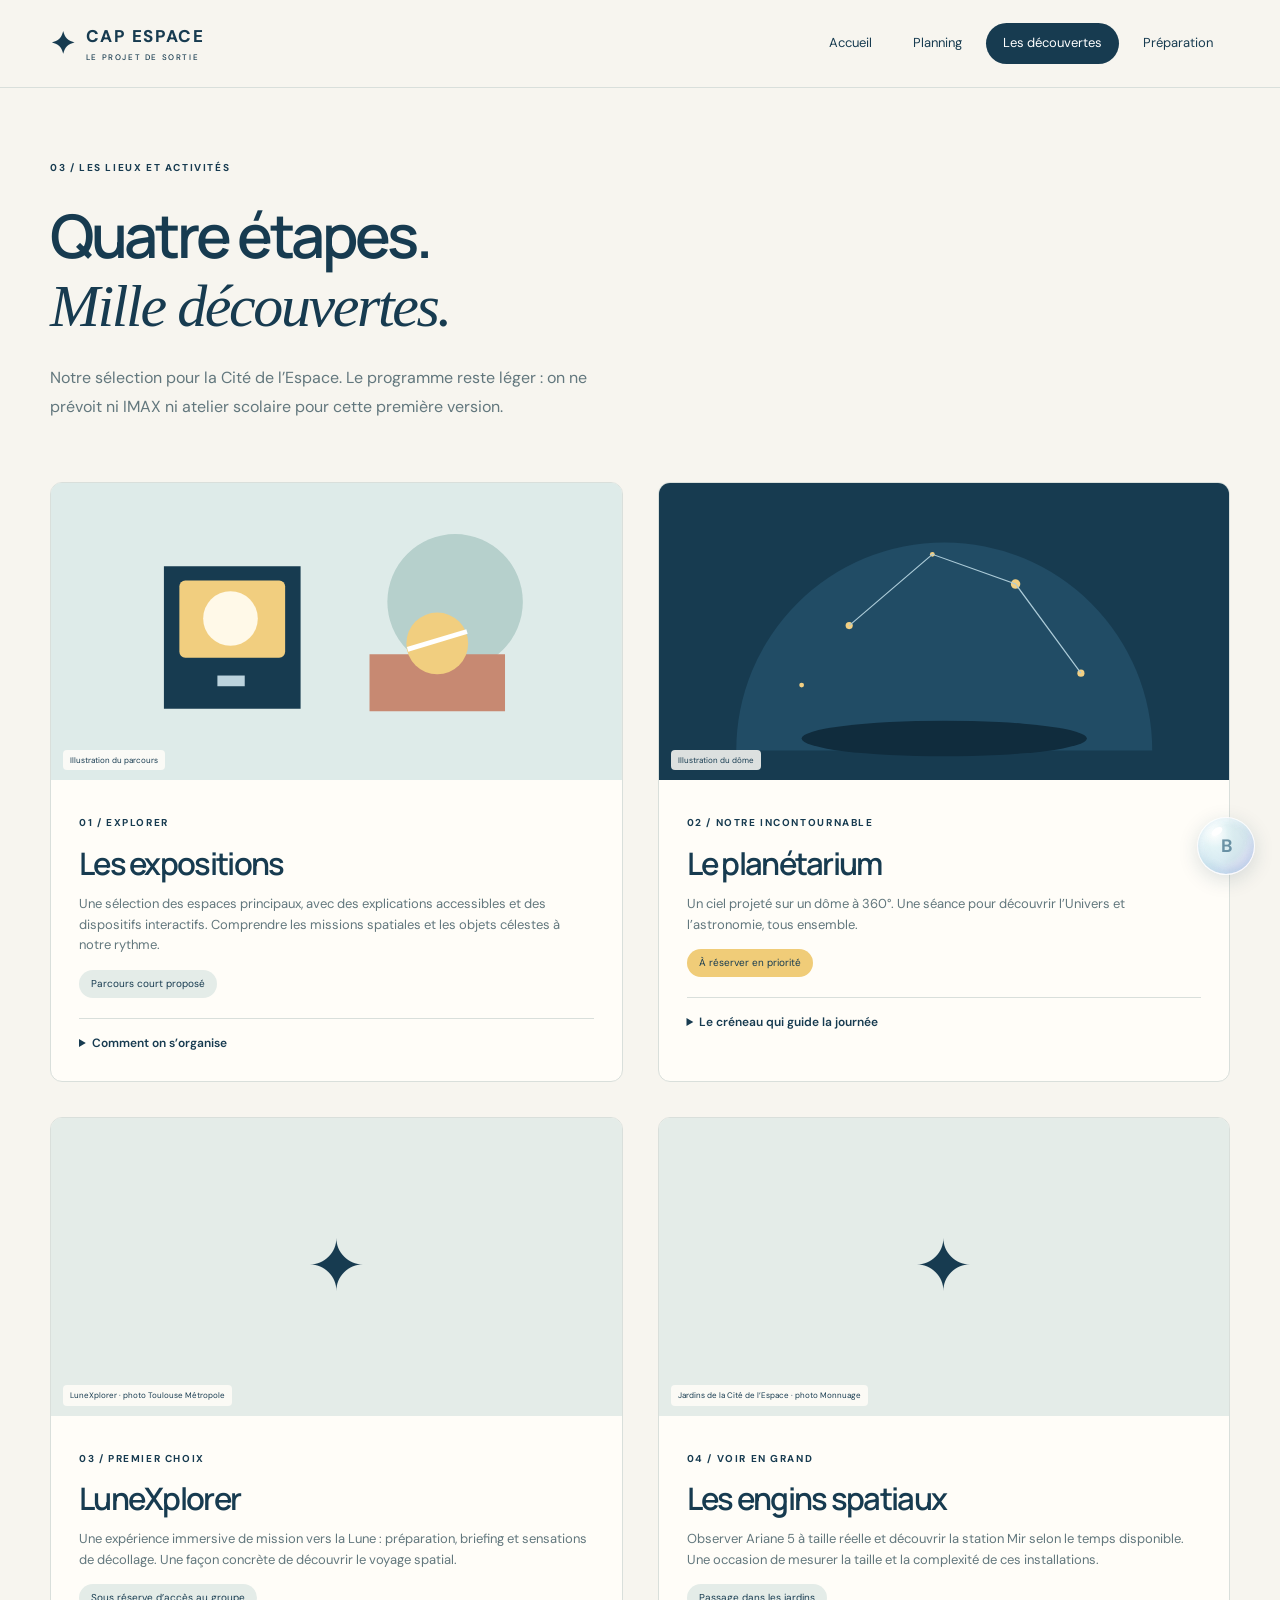
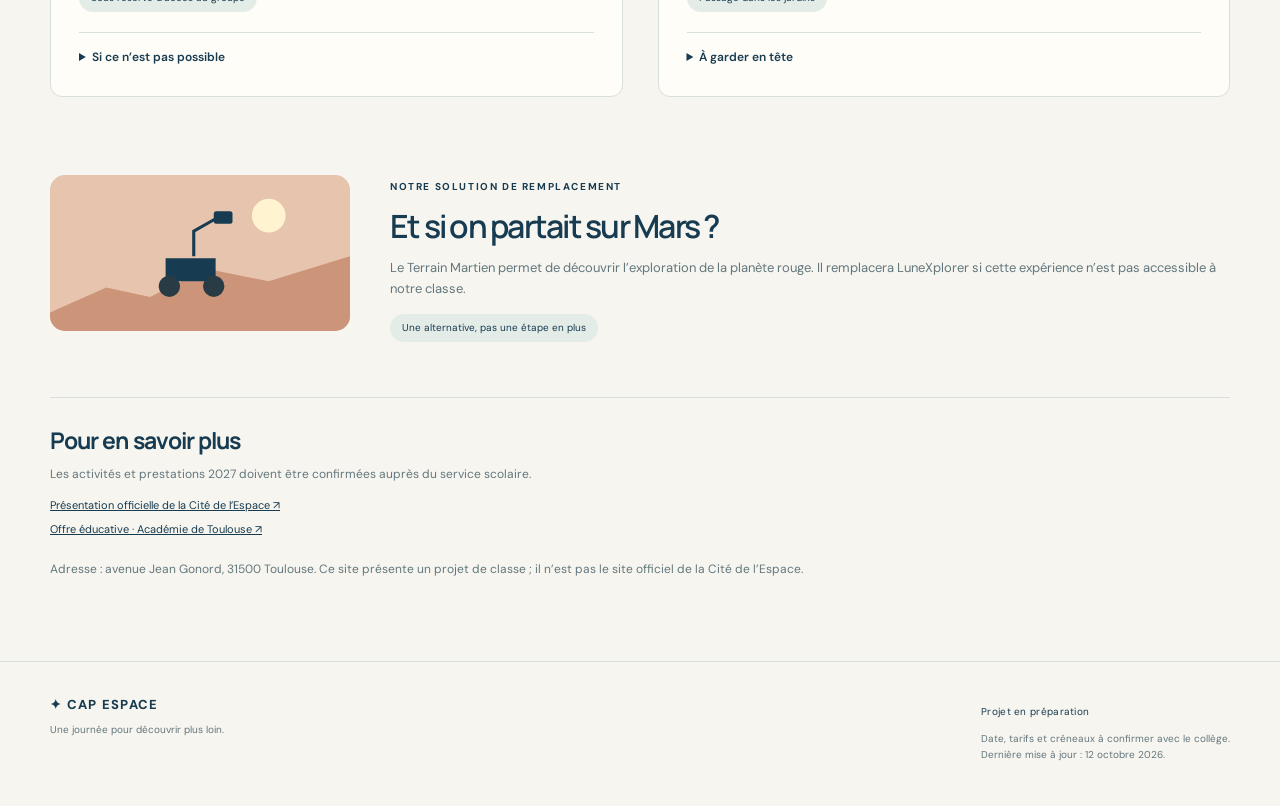
==== lieux.html @ 9f81ed74 "Add files via upload" ====
<!doctype html><html lang="fr"><head><meta charset="utf-8"><meta name="viewport" content="width=device-width,initial-scale=1"><meta name="theme-color" content="#f7f5ef"><meta name="description" content="Le projet de sortie de troisième à la Cité de l’Espace depuis Pessac : planning, activités et préparation."><title>Lieux et activités · Cap Espace</title><link rel="stylesheet" href="style.css"><script defer src="app.js"></script></head><body><a class="skip" href="#main">Aller au contenu</a><header><div class="header-inner"><a class="brand" href="index.html"><span class="brand-icon">✦</span> CAP ESPACE<span class="brand-sub">LE PROJET DE SORTIE</span></a><button class="menu-toggle" aria-label="Ouvrir la navigation" aria-expanded="false">☰</button><nav aria-label="Navigation principale"><a href="index.html" >Accueil</a><a href="planning.html" >Planning</a><a href="lieux.html" aria-current="page" >Les découvertes</a><a href="preparation.html" >Préparation</a></nav></div></header><main id="main"><section class="wrap page-heading"><span class="eyebrow">03 / LES LIEUX ET ACTIVITÉS</span><h1>Quatre étapes.<br><em>Mille découvertes.</em></h1><p class="lead">Notre sélection pour la Cité de l’Espace. Le programme reste léger : on ne prévoit ni IMAX ni atelier scolaire pour cette première version.</p></section><section class="wrap discovery-grid"><article id="expositions" class="discovery"><div class="discovery-media"><svg viewBox="0 0 480 250" aria-hidden="true"><rect width="480" height="250" fill="#deebe9"/><circle cx="340" cy="100" r="57" fill="#b6d0cc"/><path d="M95 190V70H210V190Z" fill="#173b50"/><rect x="108" y="82" width="89" height="65" rx="5" fill="#f1ce7f"/><circle cx="151" cy="114" r="23" fill="#fff9e8"/><rect x="140" y="162" width="23" height="9" fill="#bcd3dd"/><path d="M268 192V144H382V192" fill="#c78972"/><circle cx="325" cy="135" r="26" fill="#f1ce7f"/><path d="M300 140L350 125" stroke="#fff" stroke-width="4"/></svg><span class="image-caption">Illustration du parcours</span></div><div class="discovery-body"><span class="eyebrow">01 / EXPLORER</span><h2>Les expositions</h2><p>Une sélection des espaces principaux, avec des explications accessibles et des dispositifs interactifs. Comprendre les missions spatiales et les objets célestes à notre rythme.</p><span class="pill">Parcours court proposé</span><details><summary>Comment on s’organise</summary><p>Un parcours préparé avec les enseignants, en petits groupes encadrés. Les espaces exacts seront choisis selon les expositions ouvertes le jour de la sortie.</p></details></div></article><article id="planetarium" class="discovery"><div class="discovery-media"><svg viewBox="0 0 480 250" aria-hidden="true"><rect width="480" height="250" fill="#173b50"/><path d="M65 225 A175 175 0 0 1 415 225" fill="#214c65"/><g fill="#f3d083"><circle cx="160" cy="120" r="3"/><circle cx="300" cy="85" r="4"/><circle cx="230" cy="60" r="2"/><circle cx="355" cy="160" r="3"/><circle cx="120" cy="170" r="2"/></g><path d="M160 120L230 60L300 85L355 160" fill="none" stroke="#accbd8"/><ellipse cx="240" cy="215" rx="120" ry="15" fill="#102c3d"/></svg><span class="image-caption">Illustration du dôme</span></div><div class="discovery-body"><span class="eyebrow">02 / NOTRE INCONTOURNABLE</span><h2>Le planétarium</h2><p>Un ciel projeté sur un dôme à 360°. Une séance pour découvrir l’Univers et l’astronomie, tous ensemble.</p><span class="pill priority">À réserver en priorité</span><details><summary>Le créneau qui guide la journée</summary><p>La séance proposée au groupe et sa durée sont à confirmer. Le planning s’organisera autour de cet horaire, avec le temps nécessaire pour entrer et s’installer.</p></details></div></article><article id="lunexplorer" class="discovery"><div class="discovery-media photo"><img src="assets/lunexplorer.jpg" alt="Une capsule et ses commandes dans LuneXplorer" loading="lazy" onerror="this.parentElement.classList.add('missing');this.hidden=true"><span class="image-caption">LuneXplorer · photo Toulouse Métropole</span></div><div class="discovery-body"><span class="eyebrow">03 / PREMIER CHOIX</span><h2>LuneXplorer</h2><p>Une expérience immersive de mission vers la Lune : préparation, briefing et sensations de décollage. Une façon concrète de découvrir le voyage spatial.</p><span class="pill">Sous réserve d’accès au groupe</span><details><summary>Si ce n’est pas possible</summary><p>Le Terrain Martien remplace LuneXplorer. On confirmera les conditions d’accès, le passage du groupe et le temps d’attente avant de fixer le programme.</p></details></div></article><article id="engins" class="discovery"><div class="discovery-media photo"><img src="assets/ariane.jpg" alt="La réplique d’Ariane 5 et un objet spatial dans les jardins de la Cité de l’Espace" loading="lazy" onerror="this.parentElement.classList.add('missing');this.hidden=true"><span class="image-caption">Jardins de la Cité de l’Espace · photo Monnuage</span></div><div class="discovery-body"><span class="eyebrow">04 / VOIR EN GRAND</span><h2>Les engins spatiaux</h2><p>Observer Ariane 5 à taille réelle et découvrir la station Mir selon le temps disponible. Une occasion de mesurer la taille et la complexité de ces installations.</p><span class="pill">Passage dans les jardins</span><details><summary>À garder en tête</summary><p>Ariane 5 est une réplique exposée, pas une attraction dans laquelle on décolle. La visite des modules de Mir dépendra des accès ouverts.</p></details></div></article></section><section id="mars" class="wrap mars-option"><div class="mars-art"><svg viewBox="0 0 480 250" aria-hidden="true"><rect width="480" height="250" fill="#e6c4ad"/><circle cx="350" cy="65" r="27" fill="#fff3d0"/><path d="M0 220L90 180L160 195L250 150L350 170L480 130V250H0Z" fill="#cc9479"/><path d="M185 170V133H265V170" fill="#173b50"/><circle cx="191" cy="178" r="17" fill="#293b45"/><circle cx="262" cy="178" r="17" fill="#293b45"/><path d="M230 130V90L265 70" stroke="#173b50" stroke-width="5" fill="none"/><rect x="262" y="58" width="30" height="20" rx="4" fill="#173b50"/></svg></div><div><span class="eyebrow">NOTRE SOLUTION DE REMPLACEMENT</span><h2>Et si on partait sur Mars ?</h2><p>Le Terrain Martien permet de découvrir l’exploration de la planète rouge. Il remplacera LuneXplorer si cette expérience n’est pas accessible à notre classe.</p><span class="pill">Une alternative, pas une étape en plus</span></div></section><section class="wrap sources"><h3>Pour en savoir plus</h3><p>Les activités et prestations 2027 doivent être confirmées auprès du service scolaire.</p><a href="https://metropole.toulouse.fr/annuaire/cite-de-lespace" target="_blank" rel="noopener">Présentation officielle de la Cité de l’Espace ↗</a><a href="https://pedagogie.ac-toulouse.fr/daac/cite-de-lespace-toulouse" target="_blank" rel="noopener">Offre éducative · Académie de Toulouse ↗</a><p class="small-note">Adresse : avenue Jean Gonord, 31500 Toulouse. Ce site présente un projet de classe ; il n’est pas le site officiel de la Cité de l’Espace.</p></section></main><footer><div><a class="brand footer-brand" href="index.html">✦ CAP ESPACE</a><p>Une journée pour découvrir plus loin.</p></div><div><span class="footer-status">Projet en préparation</span><p>Date, tarifs et créneaux à confirmer avec le collège.<br>Dernière mise à jour : 12 octobre 2026.</p></div></footer><a class="bubble" href="https://bubble-site.fr" aria-label="Ouvrir Bubble Site"><span class="bubble-shine"></span><span class="bubble-label">B</span><span class="bubble-tip">Un petit détour par Bubble Site ?</span></a><div id="pop-particles" aria-hidden="true"></div></body></html>
---- style.css ----
@import url('https://fonts.googleapis.com/css2?family=DM+Sans:wght@400;500;600;700&family=Manrope:wght@400;500;600;700;800&display=swap');
:root{--paper:#f7f5ef;--navy:#173b50;--muted:#62777d;--yellow:#f0cc78;--line:#d9dfdb;--mint:#e4ece8}*{box-sizing:border-box}html{scroll-behavior:smooth;scroll-padding-top:110px}body{margin:0;background:var(--paper);color:var(--navy);font-family:'DM Sans',sans-serif;line-height:1.6}a{color:inherit;text-decoration:none}button,input{font:inherit}button,a,input,summary{-webkit-tap-highlight-color:transparent}button{cursor:pointer}a:focus-visible,button:focus-visible,summary:focus-visible,input:focus-visible{outline:3px solid #b87448;outline-offset:5px}.wrap{max-width:1200px;width:calc(100% - 100px);margin:0 auto}header{border-bottom:1px solid var(--line);background:#f7f5eff2;position:sticky;top:0;z-index:30;backdrop-filter:blur(16px)}.header-inner{max-width:1300px;margin:auto;padding:23px 50px;display:flex;align-items:center;justify-content:space-between;gap:20px}.brand{font-weight:800;letter-spacing:.1em;font-size:17px;display:grid;grid-template-columns:auto auto;column-gap:9px;line-height:1.3;align-items:center}.brand-icon{font-size:30px;grid-row:span 2}.brand-sub{font-size:8px;letter-spacing:.2em;font-weight:500;margin-top:4px}nav{display:flex;gap:7px}nav a{font-size:13px;padding:10px 17px;border-radius:30px}nav a:hover,nav a[aria-current]{background:var(--navy);color:white}.menu-toggle{display:none;border:0;background:none;color:var(--navy);font-size:25px}.hero{display:grid;grid-template-columns:1.05fr 1fr;gap:45px;align-items:center;padding-top:65px;padding-bottom:65px}.eyebrow{font-size:10px;font-weight:700;letter-spacing:.16em;text-transform:uppercase}.dot{width:7px;height:7px;display:inline-block;background:#d1994c;border-radius:100%;margin-right:9px}h1,h2,h3{font-family:'Manrope',sans-serif;line-height:1.12;letter-spacing:-.055em;margin:0}h1{font-size:clamp(42px,5.2vw,72px);font-weight:600;margin:24px 0}h1 em,h2 em{font-family:Georgia,serif;font-weight:400;letter-spacing:-.04em}h2{font-size:44px;font-weight:600}h3{font-size:25px;letter-spacing:-.04em}.lead{font-size:16px;max-width:570px;color:var(--muted);line-height:1.8}.hero-copy .lead{max-width:450px}.actions{display:flex;align-items:center;gap:24px;flex-wrap:wrap;margin-top:28px}.btn{display:inline-flex;align-items:center;justify-content:space-between;gap:25px;border-radius:7px;padding:14px 20px;font-weight:600;font-size:12px;border:1px solid var(--navy);transition:transform .2s,background .2s}.btn:hover{transform:translateY(-3px)}.primary{background:var(--navy);color:white}.secondary{background:transparent;color:var(--navy)}.text-link{font-size:12px;font-weight:700;border-bottom:1px solid #91a3a3;padding-bottom:5px}.small-note{font-size:10px;color:var(--muted);line-height:1.6;margin-top:21px}.hero-art{position:relative}.rocket-scene{width:100%;display:block;max-height:540px;animation:float 8s ease-in-out infinite}.art-label{position:absolute;bottom:30px;left:16px;background:#fffdf5;border-radius:10px;box-shadow:0 8px 35px #173b5012;padding:15px 24px;display:grid;gap:3px;transform:rotate(-4deg)}.art-label span:first-child{font-size:8px;letter-spacing:.15em}.art-label strong{font-size:17px}.art-label span:last-child{font-size:10px;color:var(--muted)}.facts{display:grid;grid-template-columns:repeat(4,1fr);border-top:1px solid var(--line);border-bottom:1px solid var(--line);padding:30px 0}.facts>div{padding:0 24px;border-left:1px solid var(--line)}.facts>div:first-child{border:0;padding-left:0}.facts span{font-size:9px;letter-spacing:.1em;color:var(--muted)}.facts strong{display:block;margin-top:6px;font-size:23px;font-weight:500;letter-spacing:-.04em}.facts p{font-size:11px;margin:4px 0;color:var(--muted)}.section{padding:80px 0}.section-title{display:grid;grid-template-columns:1fr 1fr;gap:15px 45px;margin-bottom:35px}.section-title>.eyebrow{grid-column:span 2}.section-title p{max-width:330px;justify-self:end;color:var(--muted);font-size:14px}.feature-grid{display:grid;grid-template-columns:repeat(3,1fr);gap:20px}.feature{padding:32px;border-radius:13px;min-height:285px;position:relative;transition:transform .3s}.feature:hover{transform:translateY(-5px)}.navy{background:var(--navy);color:var(--paper)}.yellow{background:var(--yellow)}.pale{background:var(--mint)}.feature-symbol{font-size:40px;display:block;margin-bottom:24px;line-height:1}.tag{font-size:8px;letter-spacing:.12em}.feature h3{font-size:31px;margin-top:15px}.feature p{font-size:12px}.arrow{position:absolute;right:25px;bottom:25px;font-size:25px}.mission{border-top:1px solid var(--line);padding:65px 0 90px;display:grid;grid-template-columns:1fr 1fr;gap:50px}.mission h2{margin-top:18px}.mission p{font-size:14px;color:var(--muted);margin-top:0;margin-bottom:20px}.page-heading{padding-top:65px;padding-bottom:35px}.page-heading h1{font-size:60px}.notice{background:var(--mint);padding:16px 20px;border-radius:8px;display:flex;gap:15px;margin-top:30px;max-width:850px}.notice p{font-size:12px;margin:0}.notice>span{font-size:22px}.planning-layout{display:grid;grid-template-columns:1fr 310px;gap:75px;padding-bottom:80px;align-items:start}.filters{display:flex;gap:9px;margin-bottom:30px;flex-wrap:wrap}.filters button{border:1px solid var(--line);background:transparent;color:var(--navy);padding:9px 16px;border-radius:30px;font-size:11px}.filters button.active{background:var(--navy);color:white;border-color:var(--navy)}.timeline{list-style:none;padding:0;margin:0}.timeline li{display:grid;grid-template-columns:105px 20px 1fr;gap:15px;position:relative;min-height:100px}.timeline li:before{content:'';position:absolute;left:129px;width:1px;background:var(--line);top:16px;bottom:0}.timeline li:last-child:before{display:none}.time{font-weight:600;font-size:13px;line-height:1.3;padding-top:3px}.timeline-dot{width:10px;height:10px;border:2px solid var(--navy);border-radius:50%;background:var(--paper);margin-top:6px;position:relative;z-index:2}.timeline-content{padding-bottom:30px}.timeline-content h3{font-size:21px}.timeline-content p{font-size:12px;color:var(--muted);margin:8px 0 0}.plan-aside{background:#e6ece8;padding:30px;border-radius:12px;position:sticky;top:120px}.plan-aside h3{margin-top:15px;font-size:26px}.plan-aside p{font-size:12px;color:var(--muted)}hr{border:0;border-top:1px solid #c7d2cf;margin:25px 0}dl{margin:0 0 25px}dt{font-size:10px;color:var(--muted);margin-top:15px}dd{margin:2px 0 0;font-size:13px;font-weight:600}.discovery-grid{display:grid;grid-template-columns:repeat(2,1fr);gap:35px;padding-top:10px}.discovery{background:#fffdf8;border:1px solid var(--line);border-radius:12px;overflow:hidden;scroll-margin-top:120px}.discovery-media{position:relative;aspect-ratio:1.92;background:var(--mint);overflow:hidden}.discovery-media svg,.discovery-media img{width:100%;height:100%;object-fit:cover;display:block}.image-caption{position:absolute;bottom:10px;left:12px;font-size:8px;padding:4px 7px;border-radius:4px;background:#fffdf8d9;color:var(--navy)}.missing:before{content:'✦';display:grid;place-items:center;position:absolute;inset:0;font-size:70px}.discovery-body{padding:28px}.discovery-body h2{font-size:31px;margin:12px 0}.discovery-body p{font-size:13px;color:var(--muted)}.pill{display:inline-block;background:var(--mint);border-radius:25px;padding:6px 12px;font-size:10px}.pill.priority{background:var(--yellow)}details{border-top:1px solid var(--line);padding-top:15px;margin-top:20px;font-size:12px}summary{cursor:pointer;font-weight:600}details p{line-height:1.7}.mars-option{display:grid;grid-template-columns:300px 1fr;gap:40px;align-items:center;padding:55px 0;margin-top:20px}.mars-art svg{width:100%;border-radius:15px}.mars-option h2{font-size:32px;margin:12px 0}.mars-option p{font-size:13px;color:var(--muted)}.sources{border-top:1px solid var(--line);padding:30px 0 70px}.sources h3{font-size:23px}.sources p{font-size:12px;color:var(--muted)}.sources a{display:block;font-size:11px;text-decoration:underline;margin-top:7px}.prep-layout{display:grid;grid-template-columns:1.2fr .8fr;gap:70px;padding-bottom:80px}.packing{background:#fffdf8;border:1px solid var(--line);padding:30px;border-radius:12px}.packing-head{display:flex;align-items:center;justify-content:space-between}.packing h2{font-size:32px;margin-top:9px}#pack-count{font-size:14px;font-weight:600;background:var(--mint);padding:9px 13px;border-radius:20px}.progress-track{height:4px;background:var(--mint);border-radius:4px;margin:25px 0 10px}#pack-progress{height:100%;background:#d6a34d;transition:width .3s;width:0}.check-item{display:flex;align-items:center;gap:15px;padding:18px 0;border-bottom:1px solid var(--line);cursor:pointer;position:relative}.check-item input{position:absolute;opacity:0;width:25px;height:25px}.check-box{width:23px;height:23px;border:1px solid #8fa29f;border-radius:5px;flex-shrink:0;display:grid;place-items:center}.check-item input:checked+.check-box{background:var(--navy);border-color:var(--navy)}.check-item input:checked+.check-box:after{content:'✓';color:white;font-size:14px}.check-item input:focus-visible+.check-box{outline:3px solid #b87448;outline-offset:3px}.check-item strong{display:block;font-size:14px;font-weight:600}.check-item small{font-size:11px;color:var(--muted);display:block;margin-top:4px}.check-item input:checked~span:last-child{opacity:.5}.reset-btn{background:none;border:0;padding:0;margin-top:22px;color:var(--muted);font-size:11px;text-decoration:underline}.yellow-note{padding:30px;background:var(--yellow);border-radius:12px;margin-bottom:30px}.yellow-note h3{font-size:33px;margin-top:12px}.yellow-note p{font-size:13px}.simple-list{padding-left:18px;font-size:13px;color:var(--muted)}.simple-list li{margin-bottom:12px}.preparation-aside>.btn{margin-top:30px}footer{border-top:1px solid var(--line);padding:35px 50px;display:flex;justify-content:space-between;gap:30px;max-width:1300px;margin:auto}.footer-brand{display:block;font-size:13px}footer p{font-size:10px;color:var(--muted);margin:8px 0}.footer-status{font-size:10px;letter-spacing:.03em}.bubble{position:fixed;right:25px;bottom:25px;width:58px;height:58px;border-radius:50%;border:1px solid #ffffffd9;background:radial-gradient(circle at 30% 28%,#ffffffdd 0%,#bbe5f36b 25%,#92c7e75c 55%,#cfc1fa8c 80%,#ffffff9c);box-shadow:inset 0 -3px 9px #89bed58c,inset 3px 2px 6px white,0 5px 20px #173b5026;z-index:50;display:grid;place-items:center;backdrop-filter:blur(5px);transition:transform .2s;animation:float 5s ease-in-out infinite}.bubble:hover{transform:scale(1.1)}.bubble-label{font-size:18px;font-weight:700;color:#356781b0}.bubble-shine{position:absolute;top:10px;left:13px;width:12px;height:7px;border-radius:50%;background:white;transform:rotate(-35deg)}.bubble-tip{position:absolute;bottom:70px;right:0;white-space:nowrap;padding:7px 12px;background:var(--navy);color:white;border-radius:7px;font-size:10px;opacity:0;pointer-events:none;transition:opacity .2s}.bubble:hover .bubble-tip,.bubble:focus-visible .bubble-tip{opacity:1}.bubble.popping{animation:pop .35s forwards;pointer-events:none}.particle{position:fixed;border-radius:50%;background:#b7ddec;border:1px solid #fff;z-index:51;pointer-events:none;animation:particle .6s ease-out forwards;transform:translate(-50%,-50%)}.skip{position:fixed;top:-60px;left:10px;background:var(--navy);color:white;padding:10px;z-index:100}.skip:focus{top:10px}[hidden]{display:none!important}@keyframes float{0%,100%{translate:0 0}50%{translate:0 -7px}}@keyframes pop{0%{scale:1}45%{scale:1.35;opacity:.8}100%{scale:1.6;opacity:0}}@keyframes particle{to{translate:var(--dx) var(--dy);opacity:0;scale:.25}}@media(max-width:900px){.wrap{width:calc(100% - 48px)}.header-inner{padding:20px 24px}nav a{padding:9px 11px}.hero{gap:20px}.actions{gap:15px}.feature{padding:25px}.planning-layout{gap:35px;grid-template-columns:1fr 270px}.prep-layout{gap:30px}.mars-option{grid-template-columns:250px 1fr}}@media(max-width:650px){.menu-toggle{display:block}.header-inner{position:relative}nav{display:none;position:absolute;top:83px;left:0;right:0;background:var(--paper);padding:15px 24px;border-bottom:1px solid var(--line);flex-wrap:wrap}nav.open{display:flex}.hero{grid-template-columns:1fr;padding-top:40px;padding-bottom:40px}.hero h1{font-size:53px}.hero-art{max-width:440px;justify-self:center}.hero-copy .lead{max-width:none}.facts{grid-template-columns:1fr 1fr;gap:25px;padding:25px 0}.facts>div:nth-child(3){border:0;padding-left:0}.facts strong{font-size:21px}.section{padding:50px 0}.section-title{display:block}.section-title h2{font-size:36px;margin-top:16px}.section-title p{max-width:none}.feature-grid{grid-template-columns:1fr}.feature{min-height:240px}.feature-symbol{position:absolute;right:30px;top:30px;font-size:50px}.feature h3{margin-top:30px}.mission{grid-template-columns:1fr;gap:25px;padding:40px 0 55px}.mission h2{font-size:37px}.page-heading{padding-top:40px}.page-heading h1{font-size:44px}.planning-layout,.prep-layout{grid-template-columns:1fr;gap:30px}.plan-aside{position:static}.timeline li{grid-template-columns:85px 15px 1fr;gap:12px}.timeline li:before{left:101px}.time{font-size:12px}.discovery-grid{grid-template-columns:1fr;gap:25px}.discovery-body{padding:24px}.mars-option{grid-template-columns:1fr;gap:20px}.mars-art{max-width:300px}.packing{padding:22px}.packing h2{font-size:28px}footer{padding:30px 24px 100px;flex-direction:column}.bubble{right:18px;bottom:18px;width:53px;height:53px}}@media(prefers-reduced-motion:reduce){html{scroll-behavior:auto}*,*:before,*:after{animation:none!important;transition:none!important}.bubble.popping{opacity:0}}@media print{header,footer,.bubble,.filters,.reset-btn,#print-list,.preparation-aside{display:none}.wrap{width:100%}.prep-layout{display:block}.packing{border:0}.page-heading{padding:0}.page-heading h1{font-size:30px}.packing .small-note{display:none}body{background:white}.check-item{break-inside:avoid}.check-item input:checked~span:last-child{opacity:1}}
/* Confort tactile et lecture sur téléphone. */
@media(max-width:650px){
 body{font-size:15px;overflow-wrap:break-word}
 .wrap{width:calc(100% - 40px)}
 .header-inner{padding:18px 20px;min-height:82px}
 .menu-toggle{min-width:44px;min-height:44px;border-radius:8px}
 nav{top:82px;padding:12px 20px;gap:8px}
 nav a{min-height:44px;display:flex;align-items:center;font-size:14px;padding:10px 15px}
 .btn{min-height:48px;font-size:14px;padding:14px 18px}
 .text-link{display:inline-block;font-size:14px;padding:10px 0}
 .hero h1{font-size:clamp(42px,12vw,53px)}
 .hero-copy .lead,.page-heading .lead{font-size:16px;line-height:1.75}
 .small-note{font-size:12px}
 .facts span{font-size:10px}.facts p{font-size:12px}
 .feature p,.mission p,.discovery-body p,.mars-option p,.sources p{font-size:14px}
 .feature .tag{font-size:10px}.pill{font-size:12px;padding:8px 12px}
 .notice p{font-size:13px}.filters button{min-height:44px;font-size:12px;padding:10px 14px}
 .timeline li{grid-template-columns:80px 12px 1fr;gap:10px}
 .timeline li:before{left:95px}
 .timeline-content h3{font-size:21px;line-height:1.2}
 .timeline-content p{font-size:14px;line-height:1.65}
 .time{font-size:12px}.plan-aside p{font-size:14px}dt{font-size:12px}dd{font-size:15px}
 .check-item{min-height:74px;padding:18px 0;gap:13px}
 .check-box{width:27px;height:27px}
 .check-item input{width:32px;height:44px}
 .check-item strong{font-size:16px}.check-item small{font-size:13px;line-height:1.6}
 .reset-btn{min-height:44px;font-size:13px}
 .yellow-note p,.simple-list{font-size:14px}
 details{font-size:14px}summary{min-height:44px;display:list-item;padding:6px 0}
 .sources a{font-size:13px;min-height:44px;padding:8px 0}
 footer p,.footer-status{font-size:12px}
 .bubble{right:max(16px,env(safe-area-inset-right));bottom:max(16px,env(safe-area-inset-bottom))}
 .bubble-tip{display:none}
}
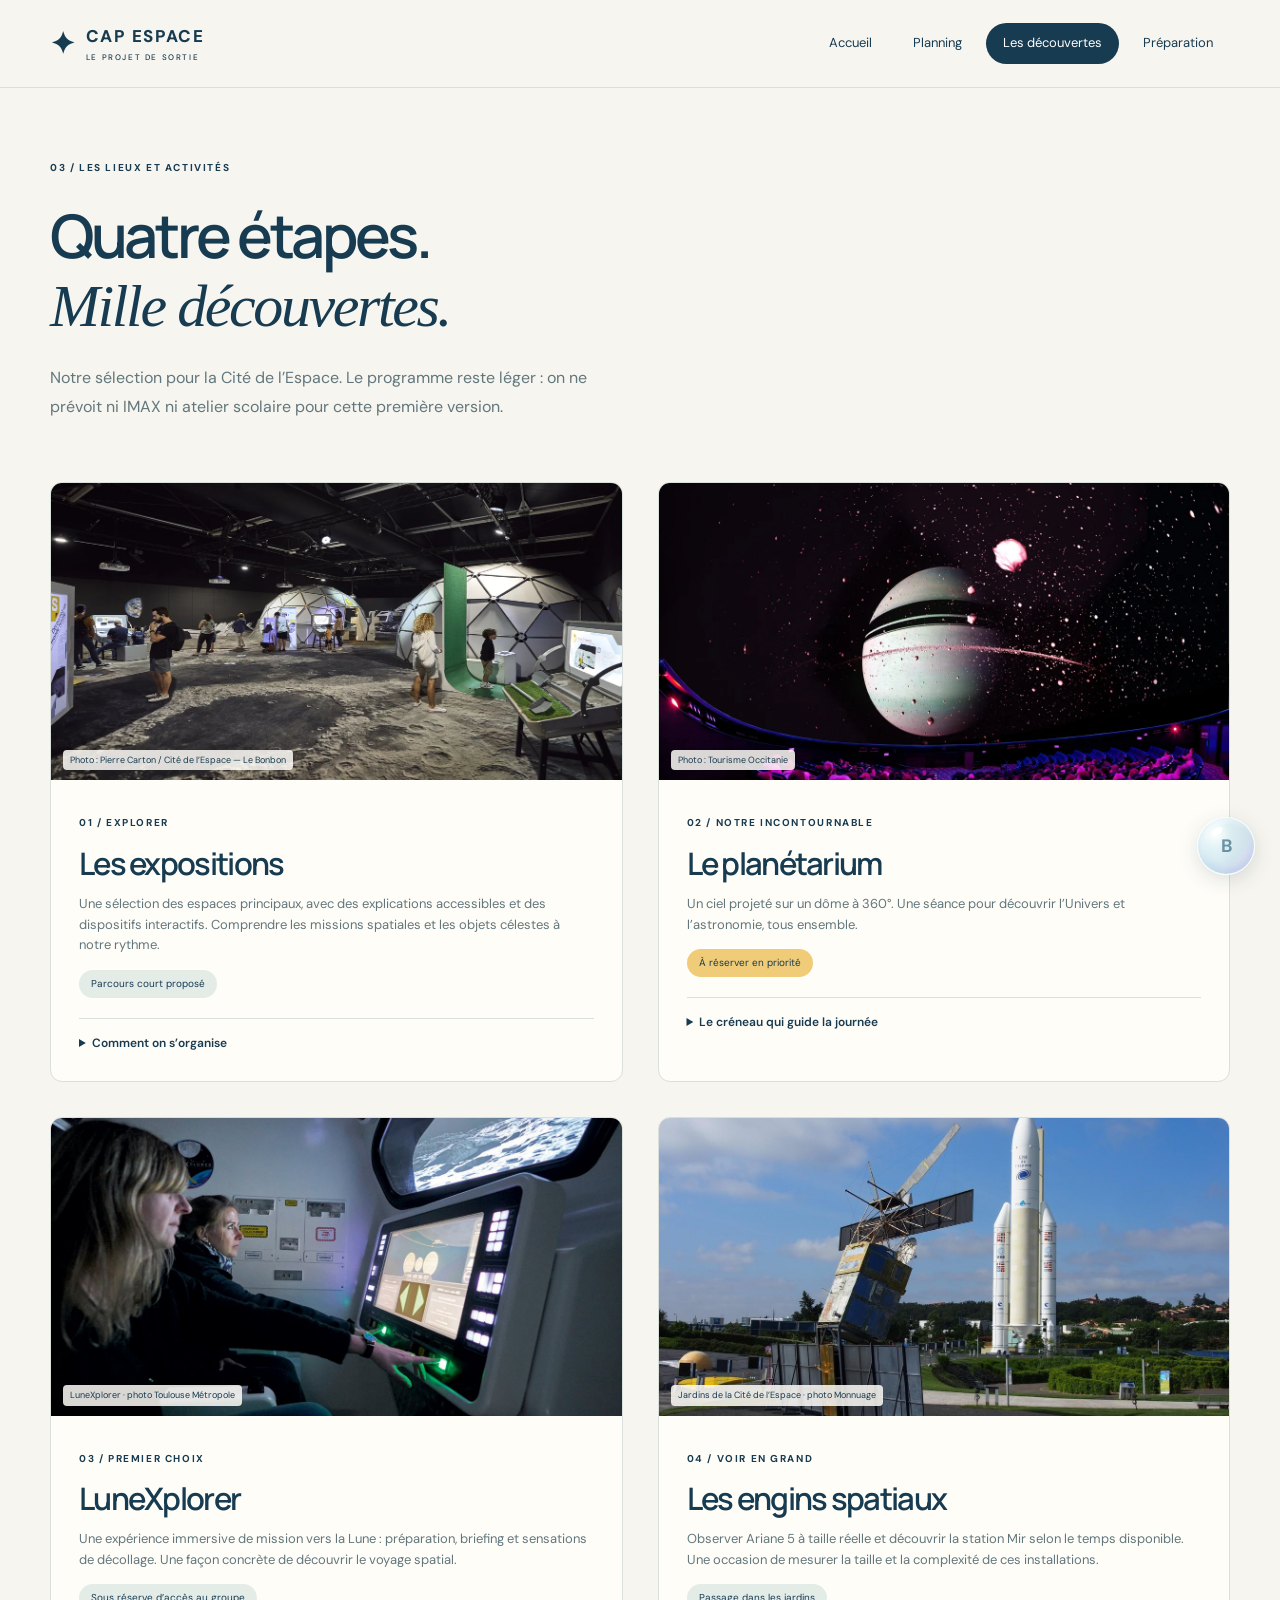
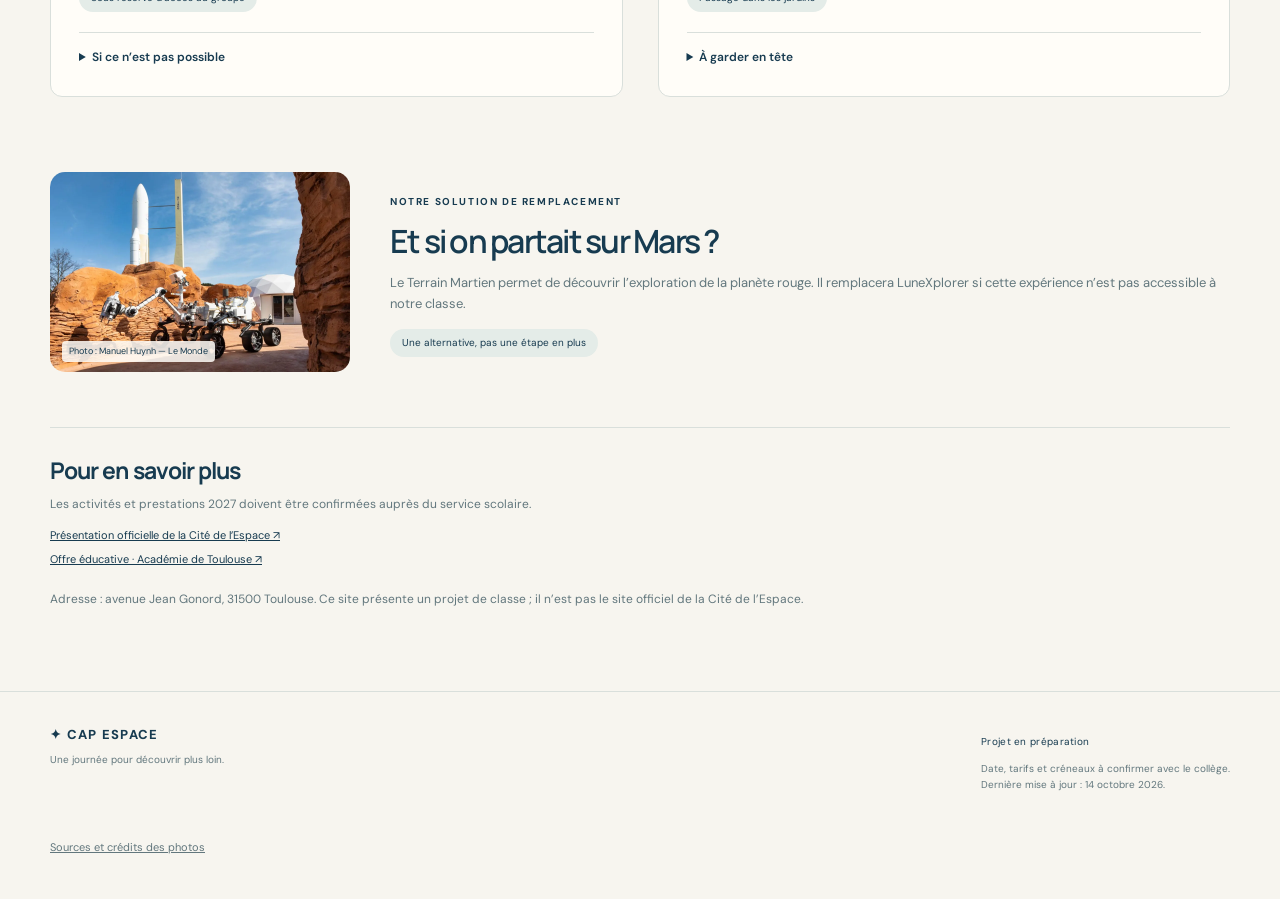
==== commit e51bb100: "Remplacer les illustrations par des photos de la Cité de l’Espace" ====
--- a/lieux.html
+++ b/lieux.html
@@ -1 +1 @@
-<!doctype html><html lang="fr"><head><meta charset="utf-8"><meta name="viewport" content="width=device-width,initial-scale=1"><meta name="theme-color" content="#f7f5ef"><meta name="description" content="Le projet de sortie de troisième à la Cité de l’Espace depuis Pessac : planning, activités et préparation."><title>Lieux et activités · Cap Espace</title><link rel="stylesheet" href="style.css"><script defer src="app.js"></script></head><body><a class="skip" href="#main">Aller au contenu</a><header><div class="header-inner"><a class="brand" href="index.html"><span class="brand-icon">✦</span> CAP ESPACE<span class="brand-sub">LE PROJET DE SORTIE</span></a><button class="menu-toggle" aria-label="Ouvrir la navigation" aria-expanded="false">☰</button><nav aria-label="Navigation principale"><a href="index.html" >Accueil</a><a href="planning.html" >Planning</a><a href="lieux.html" aria-current="page" >Les découvertes</a><a href="preparation.html" >Préparation</a></nav></div></header><main id="main"><section class="wrap page-heading"><span class="eyebrow">03 / LES LIEUX ET ACTIVITÉS</span><h1>Quatre étapes.<br><em>Mille découvertes.</em></h1><p class="lead">Notre sélection pour la Cité de l’Espace. Le programme reste léger : on ne prévoit ni IMAX ni atelier scolaire pour cette première version.</p></section><section class="wrap discovery-grid"><article id="expositions" class="discovery"><div class="discovery-media"><svg viewBox="0 0 480 250" aria-hidden="true"><rect width="480" height="250" fill="#deebe9"/><circle cx="340" cy="100" r="57" fill="#b6d0cc"/><path d="M95 190V70H210V190Z" fill="#173b50"/><rect x="108" y="82" width="89" height="65" rx="5" fill="#f1ce7f"/><circle cx="151" cy="114" r="23" fill="#fff9e8"/><rect x="140" y="162" width="23" height="9" fill="#bcd3dd"/><path d="M268 192V144H382V192" fill="#c78972"/><circle cx="325" cy="135" r="26" fill="#f1ce7f"/><path d="M300 140L350 125" stroke="#fff" stroke-width="4"/></svg><span class="image-caption">Illustration du parcours</span></div><div class="discovery-body"><span class="eyebrow">01 / EXPLORER</span><h2>Les expositions</h2><p>Une sélection des espaces principaux, avec des explications accessibles et des dispositifs interactifs. Comprendre les missions spatiales et les objets célestes à notre rythme.</p><span class="pill">Parcours court proposé</span><details><summary>Comment on s’organise</summary><p>Un parcours préparé avec les enseignants, en petits groupes encadrés. Les espaces exacts seront choisis selon les expositions ouvertes le jour de la sortie.</p></details></div></article><article id="planetarium" class="discovery"><div class="discovery-media"><svg viewBox="0 0 480 250" aria-hidden="true"><rect width="480" height="250" fill="#173b50"/><path d="M65 225 A175 175 0 0 1 415 225" fill="#214c65"/><g fill="#f3d083"><circle cx="160" cy="120" r="3"/><circle cx="300" cy="85" r="4"/><circle cx="230" cy="60" r="2"/><circle cx="355" cy="160" r="3"/><circle cx="120" cy="170" r="2"/></g><path d="M160 120L230 60L300 85L355 160" fill="none" stroke="#accbd8"/><ellipse cx="240" cy="215" rx="120" ry="15" fill="#102c3d"/></svg><span class="image-caption">Illustration du dôme</span></div><div class="discovery-body"><span class="eyebrow">02 / NOTRE INCONTOURNABLE</span><h2>Le planétarium</h2><p>Un ciel projeté sur un dôme à 360°. Une séance pour découvrir l’Univers et l’astronomie, tous ensemble.</p><span class="pill priority">À réserver en priorité</span><details><summary>Le créneau qui guide la journée</summary><p>La séance proposée au groupe et sa durée sont à confirmer. Le planning s’organisera autour de cet horaire, avec le temps nécessaire pour entrer et s’installer.</p></details></div></article><article id="lunexplorer" class="discovery"><div class="discovery-media photo"><img src="assets/lunexplorer.jpg" alt="Une capsule et ses commandes dans LuneXplorer" loading="lazy" onerror="this.parentElement.classList.add('missing');this.hidden=true"><span class="image-caption">LuneXplorer · photo Toulouse Métropole</span></div><div class="discovery-body"><span class="eyebrow">03 / PREMIER CHOIX</span><h2>LuneXplorer</h2><p>Une expérience immersive de mission vers la Lune : préparation, briefing et sensations de décollage. Une façon concrète de découvrir le voyage spatial.</p><span class="pill">Sous réserve d’accès au groupe</span><details><summary>Si ce n’est pas possible</summary><p>Le Terrain Martien remplace LuneXplorer. On confirmera les conditions d’accès, le passage du groupe et le temps d’attente avant de fixer le programme.</p></details></div></article><article id="engins" class="discovery"><div class="discovery-media photo"><img src="assets/ariane.jpg" alt="La réplique d’Ariane 5 et un objet spatial dans les jardins de la Cité de l’Espace" loading="lazy" onerror="this.parentElement.classList.add('missing');this.hidden=true"><span class="image-caption">Jardins de la Cité de l’Espace · photo Monnuage</span></div><div class="discovery-body"><span class="eyebrow">04 / VOIR EN GRAND</span><h2>Les engins spatiaux</h2><p>Observer Ariane 5 à taille réelle et découvrir la station Mir selon le temps disponible. Une occasion de mesurer la taille et la complexité de ces installations.</p><span class="pill">Passage dans les jardins</span><details><summary>À garder en tête</summary><p>Ariane 5 est une réplique exposée, pas une attraction dans laquelle on décolle. La visite des modules de Mir dépendra des accès ouverts.</p></details></div></article></section><section id="mars" class="wrap mars-option"><div class="mars-art"><svg viewBox="0 0 480 250" aria-hidden="true"><rect width="480" height="250" fill="#e6c4ad"/><circle cx="350" cy="65" r="27" fill="#fff3d0"/><path d="M0 220L90 180L160 195L250 150L350 170L480 130V250H0Z" fill="#cc9479"/><path d="M185 170V133H265V170" fill="#173b50"/><circle cx="191" cy="178" r="17" fill="#293b45"/><circle cx="262" cy="178" r="17" fill="#293b45"/><path d="M230 130V90L265 70" stroke="#173b50" stroke-width="5" fill="none"/><rect x="262" y="58" width="30" height="20" rx="4" fill="#173b50"/></svg></div><div><span class="eyebrow">NOTRE SOLUTION DE REMPLACEMENT</span><h2>Et si on partait sur Mars ?</h2><p>Le Terrain Martien permet de découvrir l’exploration de la planète rouge. Il remplacera LuneXplorer si cette expérience n’est pas accessible à notre classe.</p><span class="pill">Une alternative, pas une étape en plus</span></div></section><section class="wrap sources"><h3>Pour en savoir plus</h3><p>Les activités et prestations 2027 doivent être confirmées auprès du service scolaire.</p><a href="https://metropole.toulouse.fr/annuaire/cite-de-lespace" target="_blank" rel="noopener">Présentation officielle de la Cité de l’Espace ↗</a><a href="https://pedagogie.ac-toulouse.fr/daac/cite-de-lespace-toulouse" target="_blank" rel="noopener">Offre éducative · Académie de Toulouse ↗</a><p class="small-note">Adresse : avenue Jean Gonord, 31500 Toulouse. Ce site présente un projet de classe ; il n’est pas le site officiel de la Cité de l’Espace.</p></section></main><footer><div><a class="brand footer-brand" href="index.html">✦ CAP ESPACE</a><p>Une journée pour découvrir plus loin.</p></div><div><span class="footer-status">Projet en préparation</span><p>Date, tarifs et créneaux à confirmer avec le collège.<br>Dernière mise à jour : 12 octobre 2026.</p></div></footer><a class="bubble" href="https://bubble-site.fr" aria-label="Ouvrir Bubble Site"><span class="bubble-shine"></span><span class="bubble-label">B</span><span class="bubble-tip">Un petit détour par Bubble Site ?</span></a><div id="pop-particles" aria-hidden="true"></div></body></html>+<!doctype html><html lang="fr"><head><meta charset="utf-8"><meta name="viewport" content="width=device-width,initial-scale=1"><meta name="theme-color" content="#f7f5ef"><meta name="description" content="Le projet de sortie de troisième à la Cité de l’Espace depuis Pessac : planning, activités et préparation."><title>Lieux et activités · Cap Espace</title><link rel="stylesheet" href="style.css"><script defer src="app.js"></script></head><body><a class="skip" href="#main">Aller au contenu</a><header><div class="header-inner"><a class="brand" href="index.html"><span class="brand-icon">✦</span> CAP ESPACE<span class="brand-sub">LE PROJET DE SORTIE</span></a><button class="menu-toggle" aria-label="Ouvrir la navigation" aria-expanded="false">☰</button><nav aria-label="Navigation principale"><a href="index.html" >Accueil</a><a href="planning.html" >Planning</a><a href="lieux.html" aria-current="page" >Les découvertes</a><a href="preparation.html" >Préparation</a></nav></div></header><main id="main"><section class="wrap page-heading"><span class="eyebrow">03 / LES LIEUX ET ACTIVITÉS</span><h1>Quatre étapes.<br><em>Mille découvertes.</em></h1><p class="lead">Notre sélection pour la Cité de l’Espace. Le programme reste léger : on ne prévoit ni IMAX ni atelier scolaire pour cette première version.</p></section><section class="wrap discovery-grid"><article id="expositions" class="discovery"><div class="discovery-media photo"><img src="assets/expositions.webp" width="1200" height="675" alt="Les décors lunaires et les bornes des expositions" loading="lazy" decoding="async"><span class="image-caption">Photo : Pierre Carton / Cité de l’Espace — Le Bonbon</span></div><div class="discovery-body"><span class="eyebrow">01 / EXPLORER</span><h2>Les expositions</h2><p>Une sélection des espaces principaux, avec des explications accessibles et des dispositifs interactifs. Comprendre les missions spatiales et les objets célestes à notre rythme.</p><span class="pill">Parcours court proposé</span><details><summary>Comment on s’organise</summary><p>Un parcours préparé avec les enseignants, en petits groupes encadrés. Les espaces exacts seront choisis selon les expositions ouvertes le jour de la sortie.</p></details></div></article><article id="planetarium" class="discovery"><div class="discovery-media photo"><img src="assets/planetarium.webp" width="1200" height="675" alt="Le public assis sous le dôme du planétarium" loading="lazy" decoding="async"><span class="image-caption">Photo : Tourisme Occitanie</span></div><div class="discovery-body"><span class="eyebrow">02 / NOTRE INCONTOURNABLE</span><h2>Le planétarium</h2><p>Un ciel projeté sur un dôme à 360°. Une séance pour découvrir l’Univers et l’astronomie, tous ensemble.</p><span class="pill priority">À réserver en priorité</span><details><summary>Le créneau qui guide la journée</summary><p>La séance proposée au groupe et sa durée sont à confirmer. Le planning s’organisera autour de cet horaire, avec le temps nécessaire pour entrer et s’installer.</p></details></div></article><article id="lunexplorer" class="discovery"><div class="discovery-media photo"><img src="assets/lunexplorer.jpg" alt="Une capsule et ses commandes dans LuneXplorer" loading="lazy"><span class="image-caption">LuneXplorer · photo Toulouse Métropole</span></div><div class="discovery-body"><span class="eyebrow">03 / PREMIER CHOIX</span><h2>LuneXplorer</h2><p>Une expérience immersive de mission vers la Lune : préparation, briefing et sensations de décollage. Une façon concrète de découvrir le voyage spatial.</p><span class="pill">Sous réserve d’accès au groupe</span><details><summary>Si ce n’est pas possible</summary><p>Le Terrain Martien remplace LuneXplorer. On confirmera les conditions d’accès, le passage du groupe et le temps d’attente avant de fixer le programme.</p></details></div></article><article id="engins" class="discovery"><div class="discovery-media photo"><img src="assets/ariane.jpg" alt="La réplique d’Ariane 5 et un objet spatial dans les jardins de la Cité de l’Espace" loading="lazy"><span class="image-caption">Jardins de la Cité de l’Espace · photo Monnuage</span></div><div class="discovery-body"><span class="eyebrow">04 / VOIR EN GRAND</span><h2>Les engins spatiaux</h2><p>Observer Ariane 5 à taille réelle et découvrir la station Mir selon le temps disponible. Une occasion de mesurer la taille et la complexité de ces installations.</p><span class="pill">Passage dans les jardins</span><details><summary>À garder en tête</summary><p>Ariane 5 est une réplique exposée, pas une attraction dans laquelle on décolle. La visite des modules de Mir dépendra des accès ouverts.</p></details></div></article></section><section id="mars" class="wrap mars-option"><div class="mars-art"><img src="assets/mars.webp" width="1200" height="800" alt="Les rovers sur le Terrain Martien avec Ariane 5 au fond" loading="lazy" decoding="async"><span class="image-caption">Photo : Manuel Huynh — Le Monde</span></div><div><span class="eyebrow">NOTRE SOLUTION DE REMPLACEMENT</span><h2>Et si on partait sur Mars ?</h2><p>Le Terrain Martien permet de découvrir l’exploration de la planète rouge. Il remplacera LuneXplorer si cette expérience n’est pas accessible à notre classe.</p><span class="pill">Une alternative, pas une étape en plus</span></div></section><section class="wrap sources"><h3>Pour en savoir plus</h3><p>Les activités et prestations 2027 doivent être confirmées auprès du service scolaire.</p><a href="https://metropole.toulouse.fr/annuaire/cite-de-lespace" target="_blank" rel="noopener">Présentation officielle de la Cité de l’Espace ↗</a><a href="https://pedagogie.ac-toulouse.fr/daac/cite-de-lespace-toulouse" target="_blank" rel="noopener">Offre éducative · Académie de Toulouse ↗</a><p class="small-note">Adresse : avenue Jean Gonord, 31500 Toulouse. Ce site présente un projet de classe ; il n’est pas le site officiel de la Cité de l’Espace.</p></section></main><footer><div><a class="brand footer-brand" href="index.html">✦ CAP ESPACE</a><p>Une journée pour découvrir plus loin.</p></div><div><span class="footer-status">Projet en préparation</span><p>Date, tarifs et créneaux à confirmer avec le collège.<br>Dernière mise à jour : 14 octobre 2026.</p></div><p class="photo-credits-link"><a href="PHOTOS.md">Sources et crédits des photos</a></p></footer><a class="bubble" href="https://bubble-site.fr" aria-label="Ouvrir Bubble Site"><span class="bubble-shine"></span><span class="bubble-label">B</span><span class="bubble-tip">Un petit détour par Bubble Site ?</span></a><div id="pop-particles" aria-hidden="true"></div></body></html>
--- a/style.css
+++ b/style.css
@@ -34,3 +34,14 @@
  .bubble{right:max(16px,env(safe-area-inset-right));bottom:max(16px,env(safe-area-inset-bottom))}
  .bubble-tip{display:none}
 }
+
+/* Photos de la Cité de l’Espace. */
+.hero-photo{display:block;width:100%;aspect-ratio:1.12;height:auto;object-fit:cover;object-position:72% center;border-radius:130px 130px 24px 24px;max-height:530px}
+.hero-art{width:100%}.hero-art .art-label{bottom:24px;left:-8px}
+.mars-art{position:relative;border-radius:15px;overflow:hidden}.mars-art img{display:block;width:100%;height:auto;aspect-ratio:1.5;object-fit:cover}
+.image-caption{max-width:calc(100% - 24px);line-height:1.4;font-size:9px}
+.feature-photo{display:block;width:calc(100% + 64px);height:150px;object-fit:cover;margin:-32px -32px 25px;border-radius:13px 13px 0 0}
+.feature:has(.feature-photo){overflow:hidden}.feature:has(.feature-photo) h3{margin-top:12px}
+.photo-credits-link{flex-basis:100%;font-size:11px}.photo-credits-link a{text-decoration:underline}footer{flex-wrap:wrap}
+@media(max-width:900px){.feature-photo{width:calc(100% + 50px);margin:-25px -25px 22px}}
+@media(max-width:650px){.hero-photo{aspect-ratio:1.25;border-radius:90px 90px 18px 18px}.hero-art .art-label{left:6px;bottom:15px}.feature-photo{height:180px}.image-caption{font-size:10px}.mars-art{max-width:none}.photo-credits-link{margin:0}.feature:has(.feature-photo){padding-bottom:40px}}
